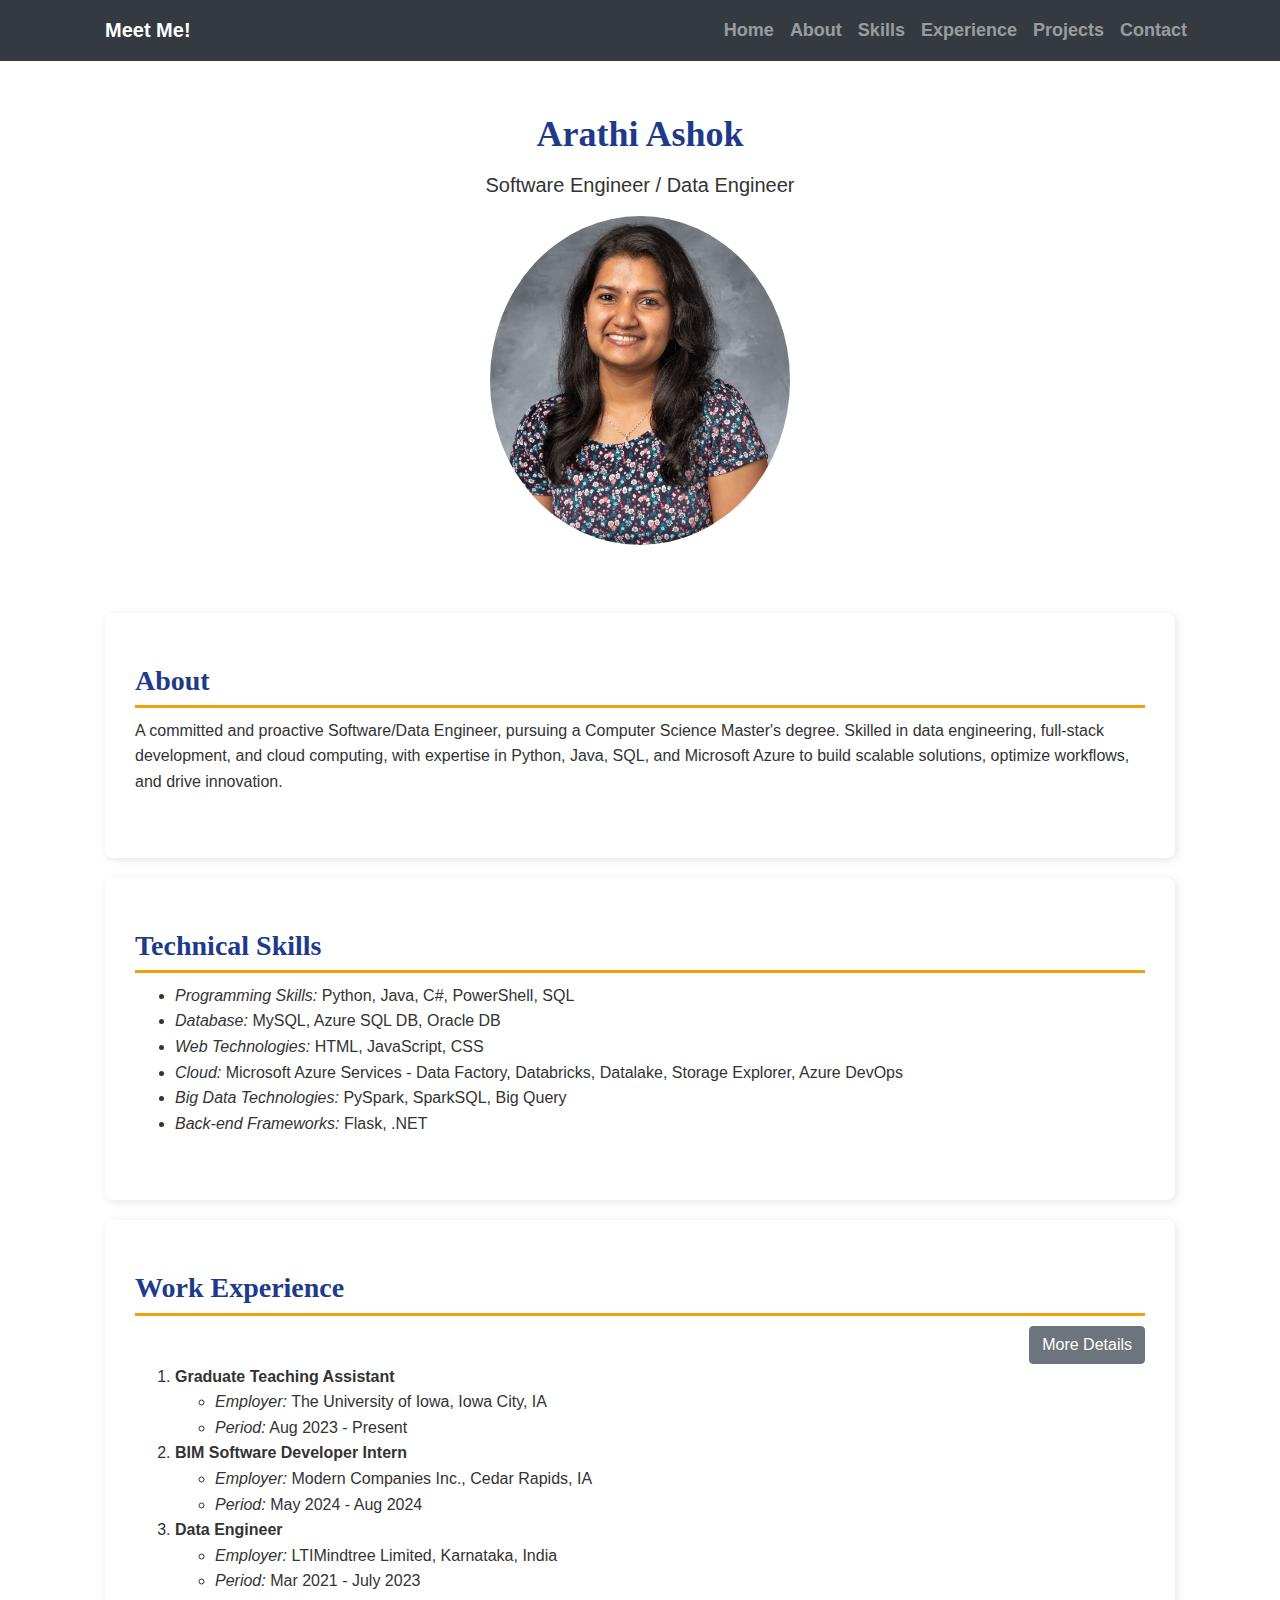
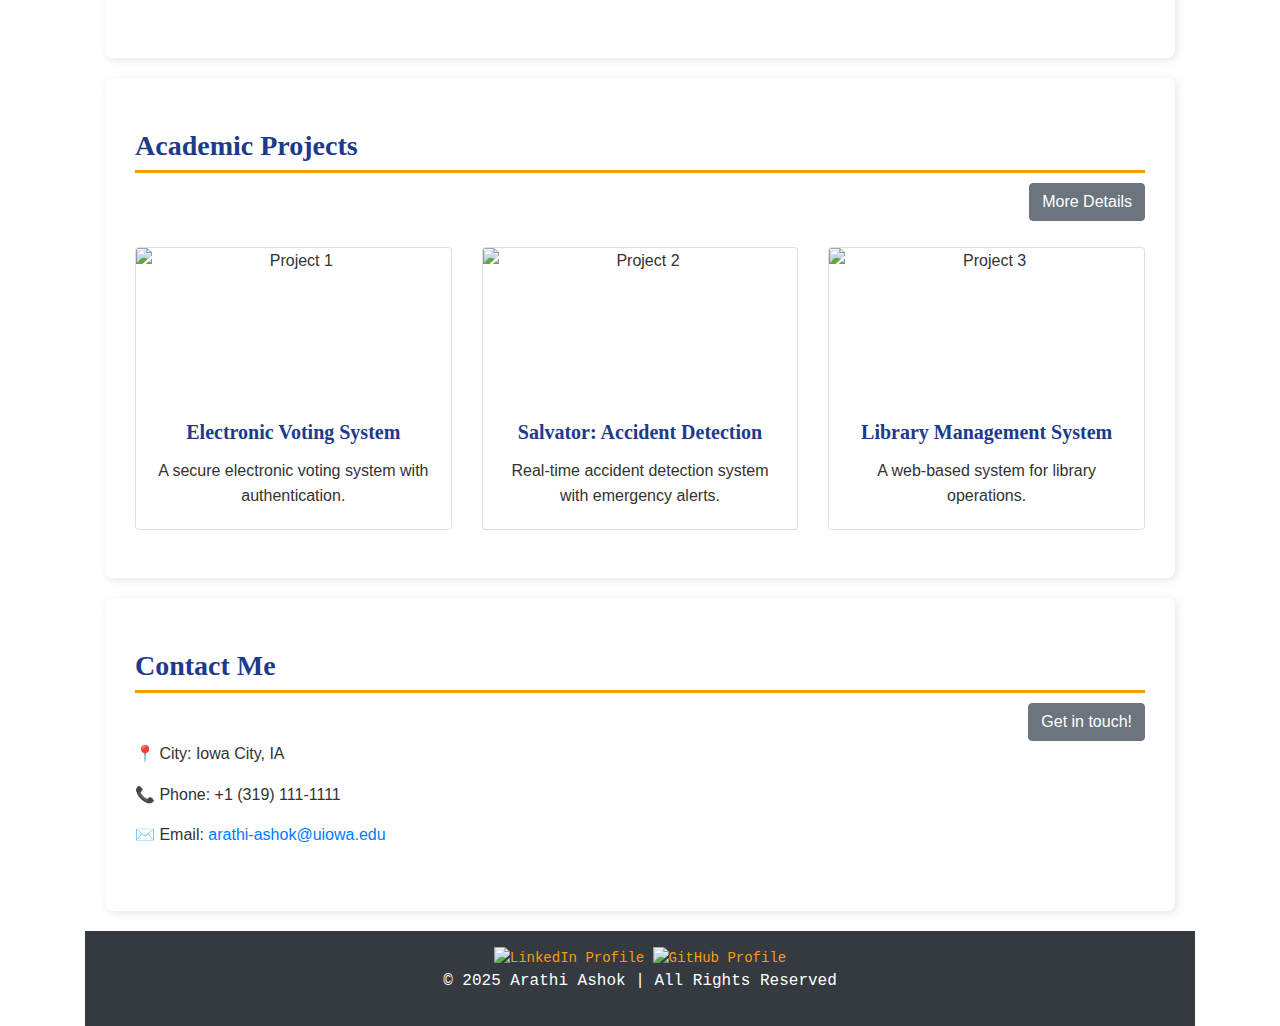
==== index.html @ bad81e4a "added all files from test repo" ====
<!DOCTYPE html>
<html lang="en">
<head>
    <meta charset="utf-8">
    <meta name="viewport" content="width=device-width, initial-scale=1, shrink-to-fit=no">
    
    <link rel="stylesheet" href="https://cdn.jsdelivr.net/npm/bootstrap@4.3.1/dist/css/bootstrap.min.css">
    <link rel="stylesheet" href="typography.css">
    <link rel="icon" type="image/x-icon" href="https://cdn1.iconfinder.com/data/icons/avatars-1-5/136/93-512.png"> 
    
    <title>Meet Arathi!</title>
</head>

<body>

    <nav class="navbar navbar-expand-lg navbar-dark bg-dark">
        <div class="container">
            <a class="navbar-brand" href="#">Meet Me!</a>
            <button class="navbar-toggler" type="button" data-toggle="collapse" data-target="#navbarNav">
                <span class="navbar-toggler-icon"></span>
            </button>
            <div class="collapse navbar-collapse" id="navbarNav">
                <ul class="navbar-nav ml-auto">
                    <li class="nav-item"><a class="nav-link" href="#">Home</a></li>
                    <li class="nav-item"><a class="nav-link" href="#about">About</a></li>
                    <li class="nav-item"><a class="nav-link" href="#skills">Skills</a></li>
                    <li class="nav-item"><a class="nav-link" href="#experience">Experience</a></li>
                    <li class="nav-item"><a class="nav-link" href="#projects">Projects</a></li>
                    <li class="nav-item"><a class="nav-link" href="#contact">Contact</a></li>
                </ul>
            </div>
        </div>
    </nav>

    <div id="portfolio" class="container text-center">
        <header class="py-5">
            <h1>Arathi Ashok</h1>
            <p class="lead">Software Engineer / Data Engineer</p>
            <img src="/images/arathi.jpg" alt="A professional portrait of Arathi Ashok" class="img-fluid rounded-circle" width="300">
        </header>

        <section id="about" class="py-5 text-left">
            <div class="row">
                <div class="col-md-12">
                    <h2>About</h2>
                    <p>A committed and proactive Software/Data Engineer, pursuing a Computer Science Master's degree. Skilled in data engineering, full-stack development, and cloud computing, with expertise in Python, Java, SQL, and Microsoft Azure to build scalable solutions, optimize workflows, and drive innovation.</p>
                </div>
            </div>
        </section>

        <section id="skills" class="py-5 text-left">
            <div class="row">
                <div class="col-md-12">
                    <h2>Technical Skills</h2>
                    <ul>
                        <li><em>Programming Skills:</em> Python, Java, C#, PowerShell, SQL</li>
                        <li><em>Database:</em> MySQL, Azure SQL DB, Oracle DB</li>
                        <li><em>Web Technologies:</em> HTML, JavaScript, CSS</li>
                        <li><em>Cloud:</em> Microsoft Azure Services - Data Factory, Databricks, Datalake, Storage Explorer, Azure DevOps</li>
                        <li><em>Big Data Technologies:</em> PySpark, SparkSQL, Big Query</li>
                        <li><em>Back-end Frameworks:</em> Flask, .NET</li>
                    </ul>
                </div>
            </div>
        </section>

        <section id="experience" class="py-5 text-left">
            <div class="row">
                <div class="col-md-12">
                    <h2>Work Experience</h2>
                    <div class="d-flex justify-content-end">
                    <a href="/mywork.html" class="btn btn-secondary">More Details</a>
                    </div>
                    <ol>
                        <li><strong>Graduate Teaching Assistant</strong>
                            <ul>
                                <li><em>Employer:</em> The University of Iowa, Iowa City, IA</li>
                                <li><em>Period:</em> Aug 2023 - Present</li>
                            </ul>
                        </li>
                        <li><strong>BIM Software Developer Intern</strong>
                            <ul>
                                <li><em>Employer:</em> Modern Companies Inc., Cedar Rapids, IA</li>
                                <li><em>Period:</em> May 2024 - Aug 2024</li>
                            </ul>
                        </li>
                        <li><strong>Data Engineer</strong>
                            <ul>
                                <li><em>Employer:</em> LTIMindtree Limited, Karnataka, India</li>
                                <li><em>Period:</em> Mar 2021 - July 2023</li>
                            </ul>
                        </li>
                    </ol>
                </div>
            </div>
        </section>

        <section id="projects" class="py-5 text-center">
            <h2 class="text-left">Academic Projects</h2>
            <div class="d-flex justify-content-end">
            <a href="/projects.html" class="btn btn-secondary">More Details</a>
            </div>
            <br>
            <div class="row">
                <div class="col-md-4">
                    <div class="card">
                        <img src="https://raw.githubusercontent.com/lunatech-labs/lunatech-blog/production/media/2022-12-15-experimenting-with-voting-schemes/background.png" class="card-img-top project-img" alt="Project 1" >
                        <div class="card-body">
                            <h3 class="card-title">Electronic Voting System</h3>
                            <p class="card-text">A secure electronic voting system with authentication.</p>
                        </div>
                    </div>
                </div>
                <div class="col-md-4">
                    <div class="card">
                        <img src="https://thumbs.dreamstime.com/z/car-crash-application-vector-flat-icon-isolated-eps-illustration-minimal-design-long-shadow-118527795.jpg" class="card-img-top project-img" alt="Project 2">
                        <div class="card-body">
                            <h3 class="card-title">Salvator: Accident Detection</h3>
                            <p class="card-text">Real-time accident detection system with emergency alerts.</p>
                        </div>
                    </div>
                </div>
                <div class="col-md-4">
                    <div class="card">
                        <img src="https://clipground.com/images/library-management-system-logo-clipart-4.jpg" class="card-img-top project-img" alt="Project 3">
                        <div class="card-body">
                            <h3 class="card-title">Library Management System</h3>
                            <p class="card-text">A web-based system for library operations.</p>
                        </div>
                    </div>
                </div>
            </div>
        </section>

        <section id="contact" class="py-5 text-left">
            <div class="row">
                <div class="col-md-12">
                    <h2>Contact Me</h2>
                    <div class ="text-right">
                    <a href="/contactform.html" class="btn btn-secondary">Get in touch!</a>
                    </div>
                    <p>📍 City: Iowa City, IA</p>
                    <p>📞 Phone: +1 (319) 111-1111</p>
                    <p>✉️ Email: <a href="mailto:arathi-ashok@uiowa.edu">arathi-ashok@uiowa.edu</a></p>
                </div>
            </div>
        </section>

        <footer class="bg-dark text-white text-center py-3">
            <a href="https://www.linkedin.com/in/arathi-ashok-235629125/" target="_blank">
                <img src="https://upload.wikimedia.org/wikipedia/commons/8/81/LinkedIn_icon.svg" width="30" height="30" alt="LinkedIn Profile">
            </a>
            <a href="https://github.com/arathiashok" target="_blank">
                <img src="https://github.githubassets.com/images/modules/logos_page/GitHub-Mark.png" width="30" height="30" alt="GitHub Profile">
            </a>
            <p>&copy; 2025 Arathi Ashok | All Rights Reserved</p>
        </footer>
    </div>

    <script src="https://code.jquery.com/jquery-3.3.1.slim.min.js"></script>
    <script src="https://cdn.jsdelivr.net/npm/popper.js@1.14.7/dist/umd/popper.min.js"></script>
    <script src="https://cdn.jsdelivr.net/npm/bootstrap@4.3.1/dist/js/bootstrap.min.js"></script>

</body>
</html>
---- typography.css ----
body {
    font-family: 'Arial', sans-serif; 
    font-size: 16px;
    line-height: 1.6;
    color: #333;
    margin: 0;
    padding: 0;
}

h1, h2, h3 {
    font-family: 'Georgia', serif; 
    font-weight: bold;
    margin-bottom: 10px;
    color: #1E3A8A;
}

h1 {
    font-size: 36px;
    line-height: 1.4;
}

h2 {
    font-size: 28px;
    line-height: 1.4;
    border-bottom: 3px solid #F59E0B;
    padding-bottom: 5px;
}

h3 {
    font-size: 20px;
    line-height: 1.4;
}

nav {
    font-family: 'Verdana', sans-serif;
    font-size: 18px;
    font-weight: bold;
    background-color: #1E3A8A;
    padding: 5px 15px;
    text-align: center;
}

nav a {
    text-decoration: none;
    color: white;
    padding: 5px 20px;
    display: inline-block;
    font-weight: bold;
}

nav a:hover {
    background-color: #F59E0B;
    color: #1E3A8A;
    transition: 0.3s;
}

.internalbuttons {
    font-family: 'Tahoma', sans-serif;
    font-size: 16px;
    font-weight: bold;
    padding: 10px 20px;
    border: none;
    background-color: #1E3A8A;
    color: white;
    cursor: pointer;
    border-radius: 5px;
}

.internalbuttons:hover {
    background-color: #F59E0B;
    color: #1E3A8A;
    transition: 0.3s;
}

button {
    font-family: 'Tahoma', sans-serif;
    font-size: 16px;
    font-weight: bold;
    padding: 10px 20px;
    border: none;
    background-color: #1E3A8A;
    color: white;
    cursor: pointer;
    border-radius: 5px;
}

button:hover {
    background-color: #F59E0B;
    color: #1E3A8A;
    transition: 0.3s;
}

p {
    font-size: 16px;
    line-height: 1.6;
    margin-bottom: 15px;
}

section {
    background-color: white;
    padding: 30px;
    margin: 20px;
    border-radius: 8px;
    box-shadow: 2px 2px 10px rgba(0, 0, 0, 0.1);
}

input[type="text"], textarea, input {
    width: 100%;
    padding: 10px;
    font-size: 16px;
    font-family: 'Arial', sans-serif;
    margin: 5px 0;
    border: 2px solid #1E3A8A;
    border-radius: 5px;
}

input[type="text"]:focus, textarea:focus, input:focus {
    border-color: #F59E0B;
}

.project-img{
    height: 150px;
    object-fit: cover;
}

footer {
    font-family: 'Courier New', monospace;
    font-size: 14px;
    line-height: 1.6;
    text-align: center;
    background-color: #1E3A8A;
    color: white;
    padding: 15px;
    margin-top: 20px;
}

footer a {
    color: #F59E0B;
    text-decoration: none;
}

footer a:hover {
    text-decoration: underline;
}
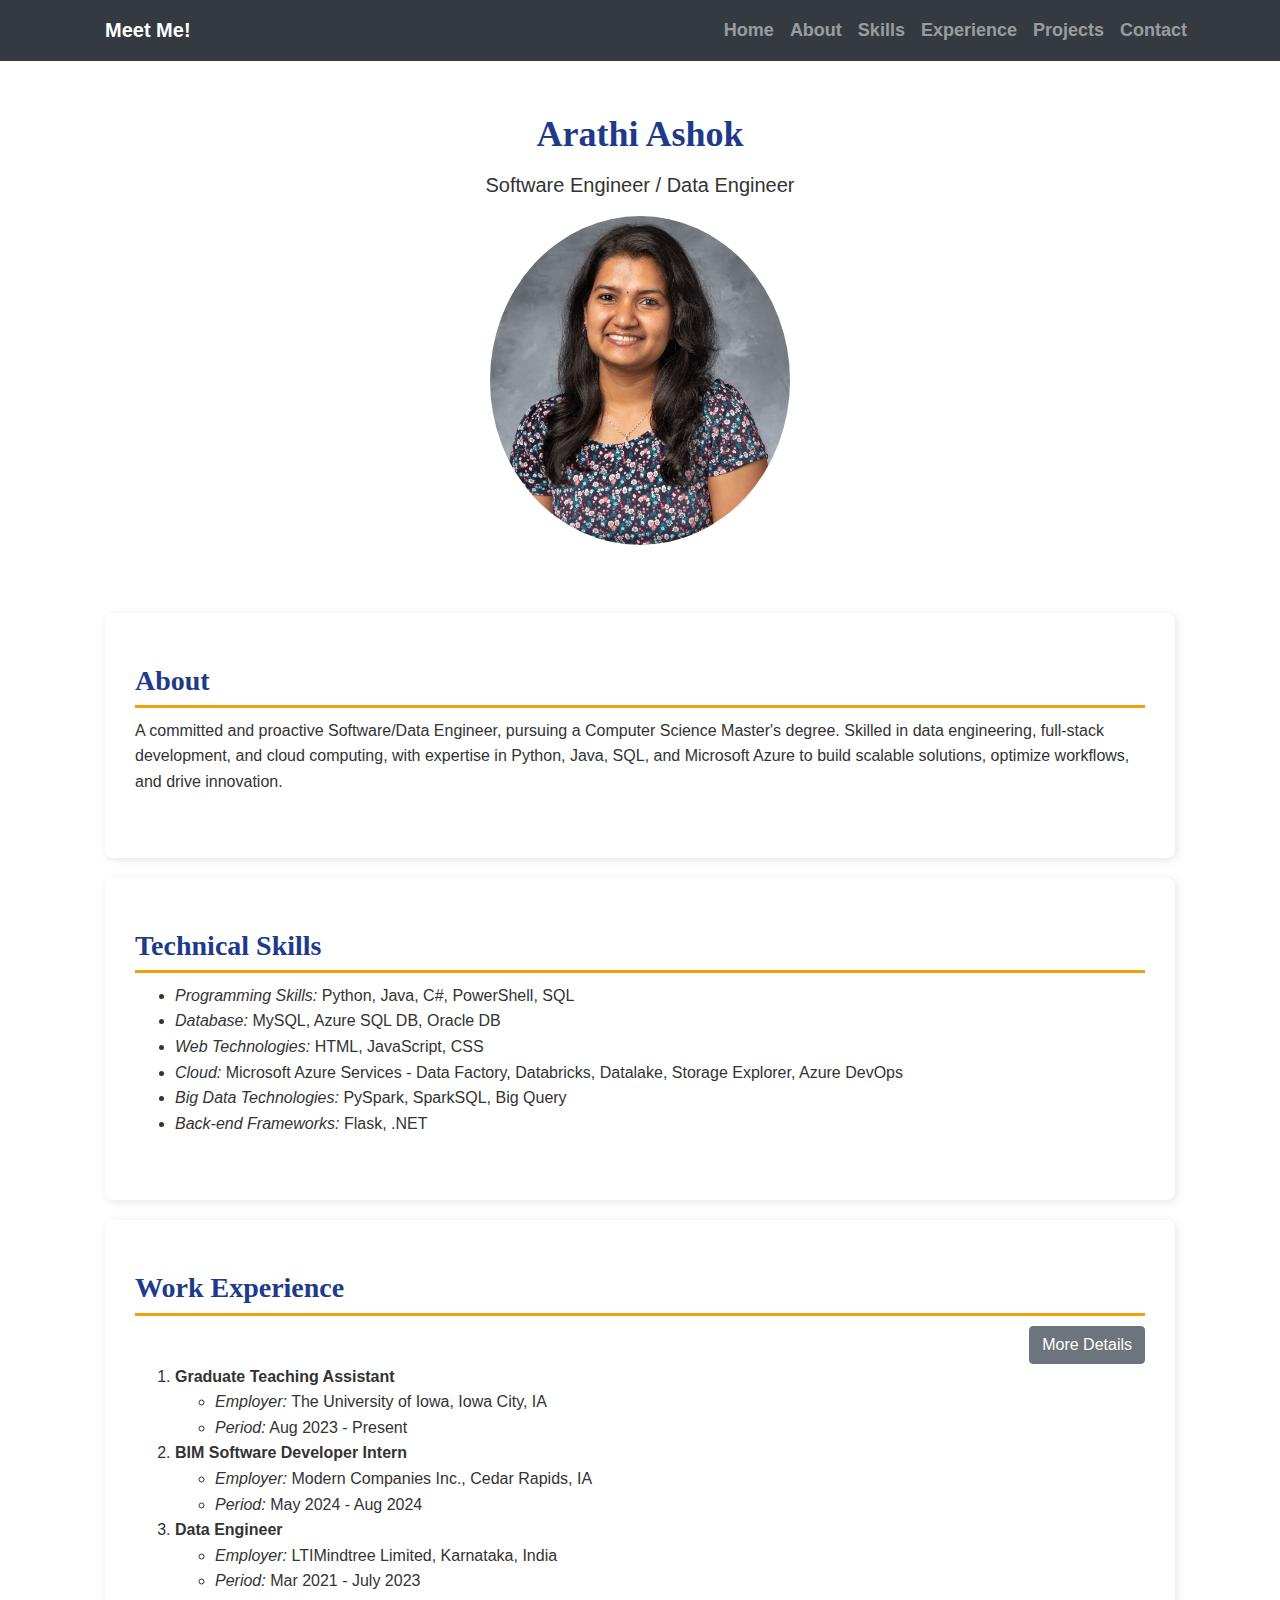
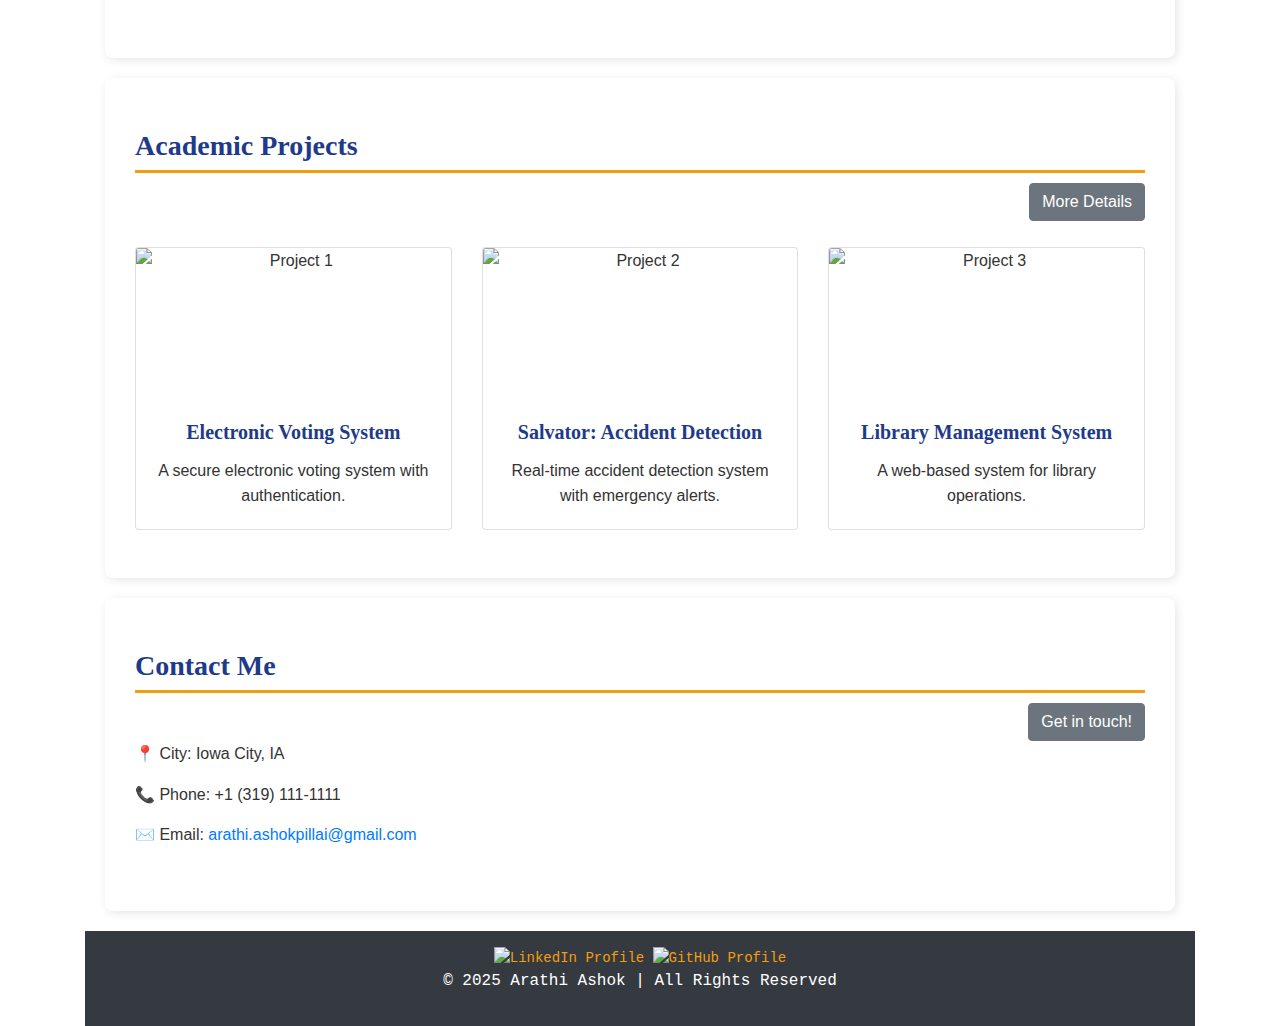
==== commit e1f95a39: "added action_page.php" ====
--- a/index.html
+++ b/index.html
@@ -141,7 +141,7 @@
                     </div>
                     <p>📍 City: Iowa City, IA</p>
                     <p>📞 Phone: +1 (319) 111-1111</p>
-                    <p>✉️ Email: <a href="mailto:arathi-ashok@uiowa.edu">arathi-ashok@uiowa.edu</a></p>
+                    <p>✉️ Email: <a href="mailto:arathi.ashokpillai@gmail.com">arathi.ashokpillai@gmail.com</a></p>
                 </div>
             </div>
         </section>
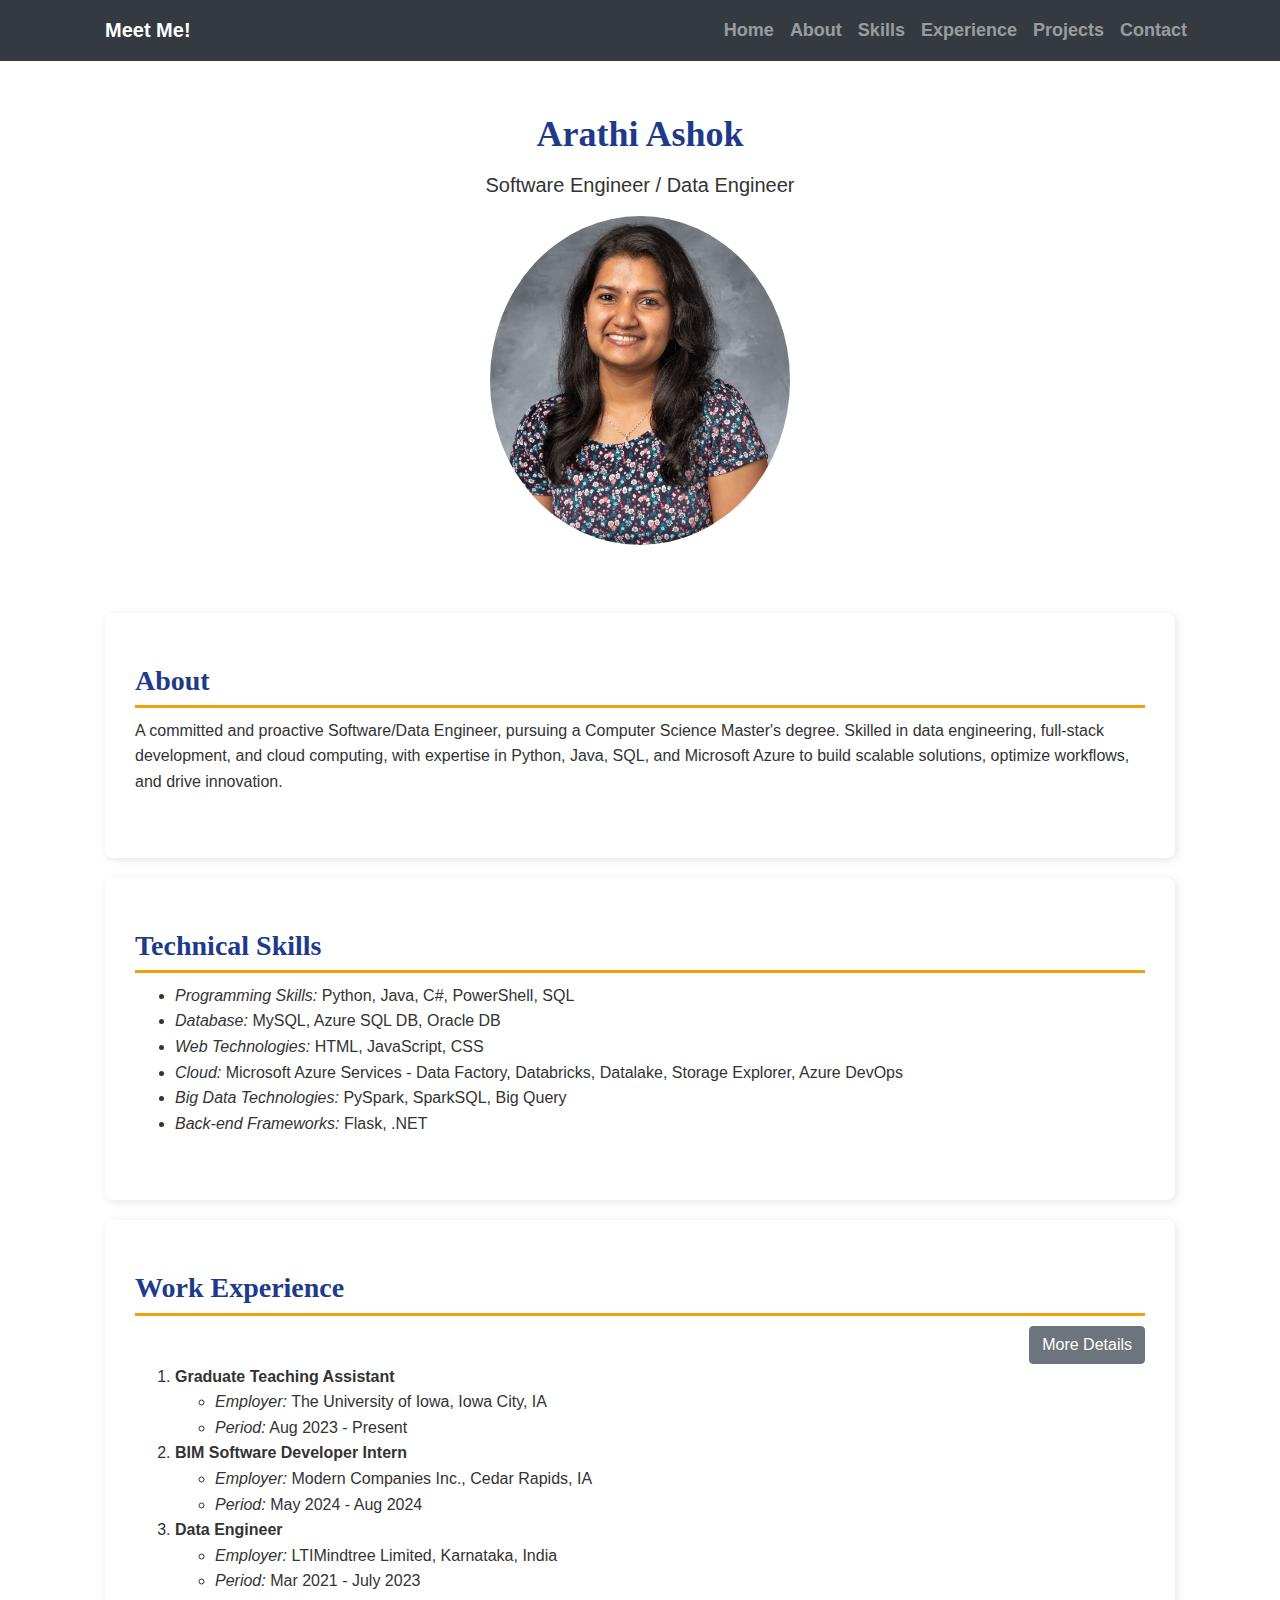
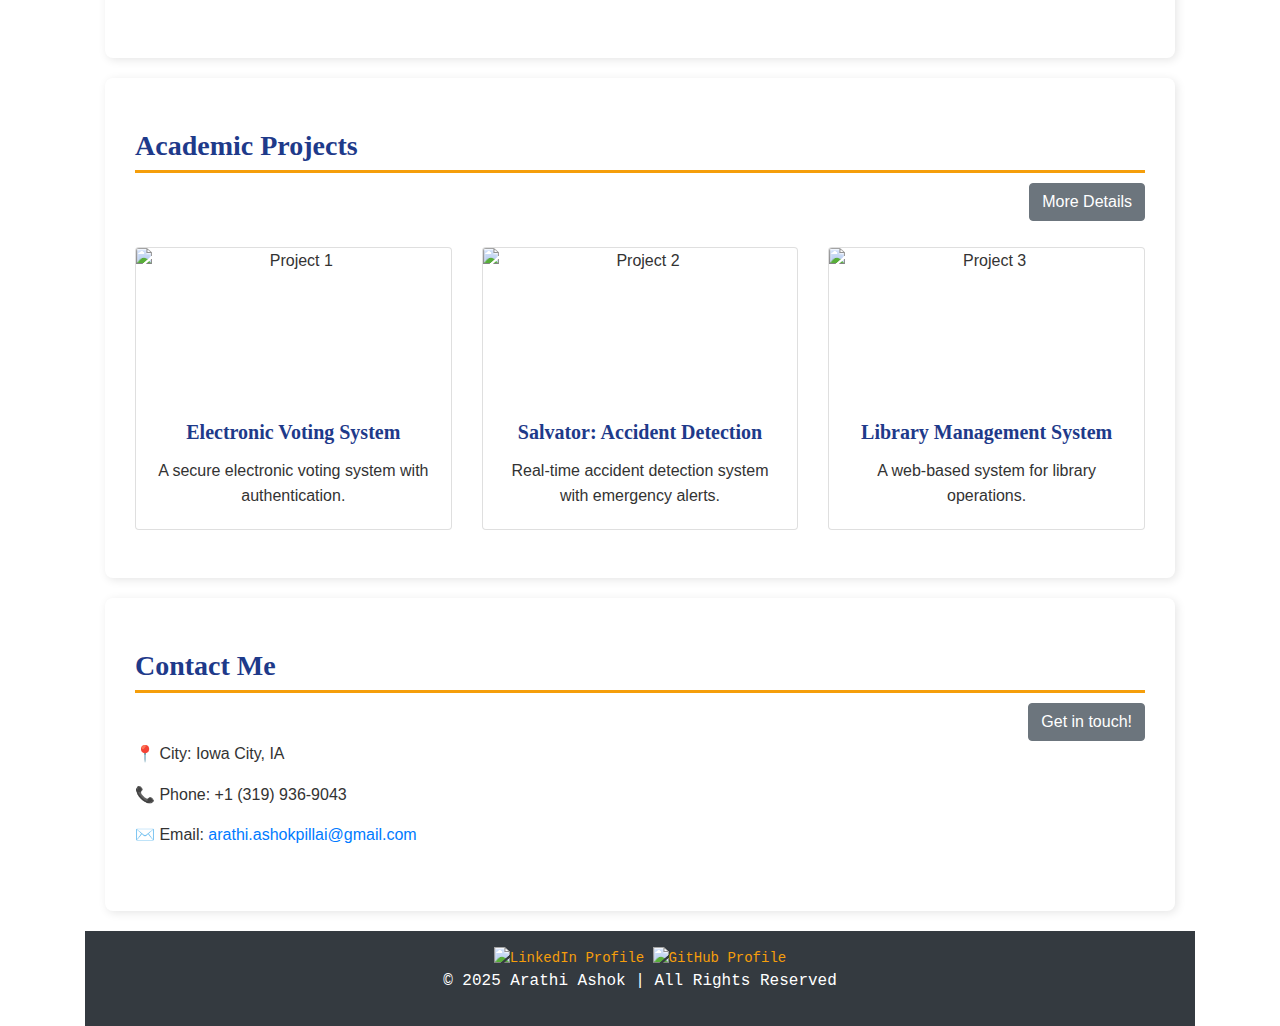
==== commit 4e4ce2fc: "Update index.html" ====
--- a/index.html
+++ b/index.html
@@ -140,7 +140,7 @@
                     <a href="/contactform.html" class="btn btn-secondary">Get in touch!</a>
                     </div>
                     <p>📍 City: Iowa City, IA</p>
-                    <p>📞 Phone: +1 (319) 111-1111</p>
+                    <p>📞 Phone: +1 (319) 936-9043</p>
                     <p>✉️ Email: <a href="mailto:arathi.ashokpillai@gmail.com">arathi.ashokpillai@gmail.com</a></p>
                 </div>
             </div>
@@ -162,4 +162,4 @@
     <script src="https://cdn.jsdelivr.net/npm/bootstrap@4.3.1/dist/js/bootstrap.min.js"></script>
 
 </body>
-</html>+</html>
